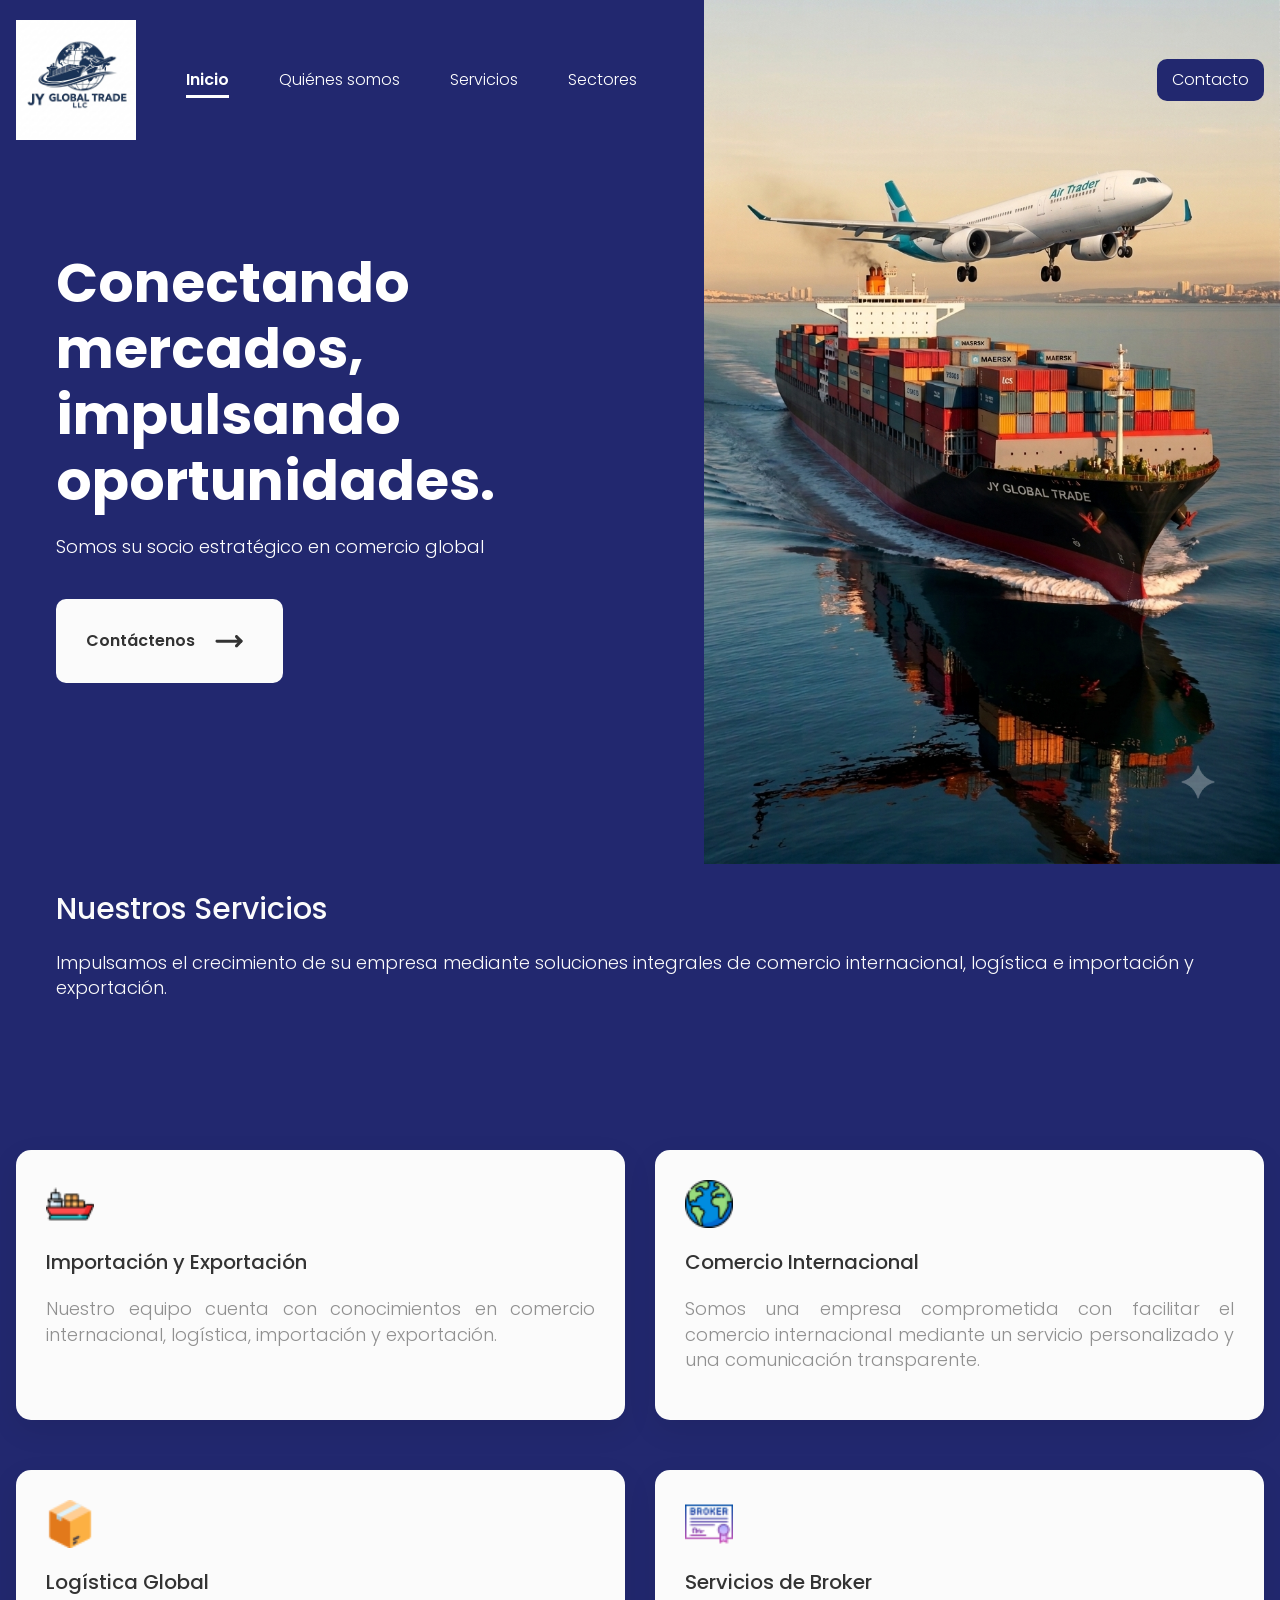
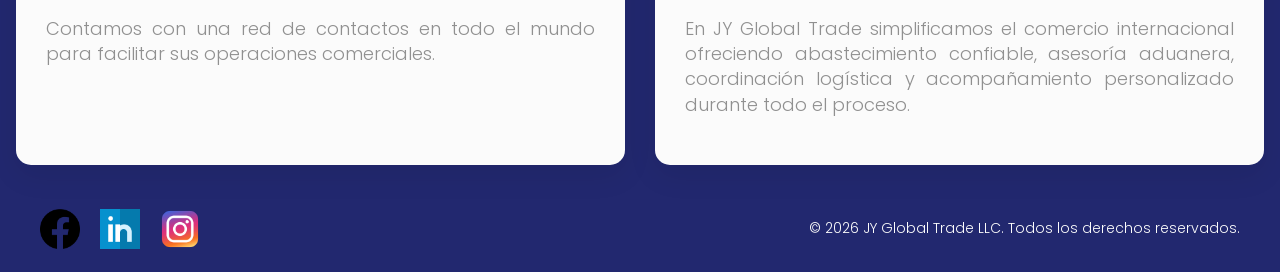
==== index.html @ a048d76d "Initial commit" ====
<!doctype html>
<html lang="es">
  <head>
    <meta charset="utf-8" />
    <meta name="viewport" content="width=device-width, initial-scale=1" />

    <title>
      JY Global Trade LLC | Importación, Exportación y Comercio Internacional
    </title>

    <meta
      name="description"
      content="JY Global Trade LLC ofrece soluciones de importación, exportación, comercio internacional, broker y logística global para empresas que buscan conectar mercados."
    />

    <link rel="stylesheet" href="css/style.css" />

    <!-- Open Graph -->
    <meta
      property="og:title"
      content="JY Global Trade LLC | Comercio Internacional"
    />
    <meta
      property="og:description"
      content="Soluciones de importación, exportación, broker y logística global para conectar empresas con mercados internacionales."
    />
    <meta property="og:type" content="website" />
    <meta property="og:url" content="https://jyglobaltrade.com/" />
    <meta
      property="og:image"
      content="https://jyglobaltrade.com/img/og-image.jpg"
    />
    <meta
      property="og:image:alt"
      content="JY Global Trade LLC - Soluciones de comercio internacional"
    />

    <!-- Favicon -->
    <link rel="icon" href="favicon.ico" sizes="any" />
    <link rel="apple-touch-icon" href="icon.png" />

    <link rel="manifest" href="site.webmanifest" />
    <meta name="theme-color" content="#22286f" />

    <!-- Google Fonts -->
    <link rel="preconnect" href="https://fonts.googleapis.com" />
    <link rel="preconnect" href="https://fonts.gstatic.com" crossorigin />
    <link
      href="https://fonts.googleapis.com/css2?family=Poppins:ital,wght@0,100;0,200;0,300;0,400;0,500;0,600;0,700;0,800;0,900;1,100;1,200;1,300;1,400;1,500;1,600;1,700;1,800;1,900&display=swap"
      rel="stylesheet"
    />
  </head>

  <body class="home">
    <div class="container">
      <header class="main_header">
        <a href="index.html">
          <img
            src="img/global_logodef.png"
            alt="JY Global Trade LLC"
            class="logo"
          />
        </a>

        <button
          class="menu_toggle"
          aria-label="Abrir menú"
          aria-expanded="false"
        >
          <span></span>
          <span></span>
          <span></span>
        </button>

        <nav class="main_menu">
          <ul>
            <li><a href="index.html">Inicio</a></li>
            <li><a href="quienes_somos.html">Quiénes somos</a></li>
            <li><a href="servicios.html">Servicios</a></li>
            <li><a href="sectores.html">Sectores</a></li>
            <li><a href="contacto.html">Contacto</a></li>
          </ul>
        </nav>
      </header>
      <main>
        <section class="hero">
          <h1 class="hero_title">
            Conectando mercados, impulsando oportunidades.
          </h1>
          <p class="hero_subtitle">
            Somos su socio estratégico en comercio global
          </p>
          <a href="contacto.html" class="hero_button"
            >Contáctenos<span><img src="img/Arrow.svg" alt="" /></span
          ></a>
        </section>

        <section class="service">
          <h2 class="service_title">Nuestros Servicios</h2>
          <p class="service_description">
            Impulsamos el crecimiento de su empresa mediante soluciones
            integrales de comercio internacional, logística e importación y
            exportación.
          </p>
        </section>

        <section class="categories">
          <article class="category">
            <img
              class="category_icon"
              src="img/ship_logo.png"
              alt="Importación y Exportación"
            />
            <h3 class="category_title">Importación y Exportación</h3>
            <p class="category_description">
              Nuestro equipo cuenta con conocimientos en comercio internacional,
              logística, importación y exportación.
            </p>
          </article>

          <article class="category">
            <img
              class="category_icon"
              src="img/earth_logo.png"
              alt="Comercio Internacional"
            />
            <h3 class="category_title">Comercio Internacional</h3>
            <p class="category_description">
              Somos una empresa comprometida con facilitar el comercio
              internacional mediante un servicio personalizado y una
              comunicación transparente.
            </p>
          </article>
          <article class="category">
            <img
              class="category_icon"
              src="img/package_logo.png"
              alt="Logística Global"
            />
            <h3 class="category_title">Logística Global</h3>
            <p class="category_description">
              Contamos con una red de contactos en todo el mundo para facilitar
              sus operaciones comerciales.
            </p>
          </article>
          <article class="category">
            <img class="category_icon" src="img/broker_logo.png" alt="Broker" />
            <h3 class="category_title">Servicios de Broker</h3>
            <p class="category_description">
              En JY Global Trade simplificamos el comercio internacional
              ofreciendo abastecimiento confiable, asesoría aduanera,
              coordinación logística y acompañamiento personalizado durante todo
              el proceso.
            </p>
          </article>
        </section>
      </main>
    </div>
    <div class="container_footer">
      <footer>
        <nav class="footer_menu">
          <ul>
            <li>
              <a
                href="https://www.facebook.com/profile.php?id=61594121396330"
                target="_blank"
                rel="noopener noreferrer"
              >
                <img src="img/facebook.png" alt="Facebook" />
              </a>
            </li>
            <li>
              <a href="https://linkedin.com"
                ><img src="img/linkedin_icon.png" alt="LinkedIn"
              /></a>
            </li>
            <li>
              <a
                href="https://www.instagram.com/jyglobaltrade/"
                target="_blank"
                rel="noopener noreferrer"
              >
                <img src="img/instagram_icon.png" alt="Instagram" />
              </a>
            </li>
          </ul>
        </nav>
        <p class="footer_text">
          &copy; 2026 JY Global Trade LLC. Todos los derechos reservados.
        </p>
      </footer>
    </div>

    <script>
      const menuToggle = document.querySelector(".menu_toggle");
      const mainMenu = document.querySelector(".main_menu");

      menuToggle.addEventListener("click", () => {
        const isOpen = mainMenu.classList.toggle("active");

        menuToggle.setAttribute("aria-expanded", isOpen);
        menuToggle.setAttribute(
          "aria-label",
          isOpen ? "Cerrar menú" : "Abrir menú",
        );
      });
    </script>
  </body>
</html>
---- css/style.css ----
html {
  color: #222;
  font-size: 1em;
  line-height: 1.4;
}

audio,
canvas,
iframe,
img,
svg,
video {
  vertical-align: middle;
}

textarea {
  resize: vertical;
}

/* JY Global Trade LLC */

:root {
  --color-blue: #22286f;
  --color-black: #333333;
  --color-grey: #909090;
  --color-white: #fbfbfb;
  --font-primary: "Poppins", sans-serif;
  --color-blue-dark: #00008b;
}

body {
  margin: 0;
  padding: 0;
  background-color: var(--color-blue);
  font-family: var(--font-primary);
}

.home,
.about_us,
.services,
.sectors,
.contact {
  background-size: 45%;
  background-position: top right;
  background-repeat: no-repeat;
}

.home {
  background-image: url("../img/puerto_avion2.png");
}

.container {
  max-width: 1280px;
  margin-left: auto;
  margin-right: auto;
  padding-left: 16px;
  padding-right: 16px;
}

header.main_header {
  padding-top: 20px;
  padding-bottom: 20px;
  display: flex;
  align-items: center;
  gap: 50px;
  margin-bottom: 20px;
}

header.main_header a img {
  width: 120px;
  height: auto;
}

nav.main_menu {
  width: 100%;
}

nav.main_menu ul li:last-child {
  margin-left: auto;
}

nav.main_menu ul li:last-child a {
  display: inline-block;
  border-radius: 10px;
  padding: 10px 15px;
  background-color: var(--color-blue);
  transition: 0.3s;
}

nav.main_menu ul li:last-child a:hover {
  background-color: var(--color-white);
  color: var(--color-blue);
  text-decoration: none;
  transform: translateY(-3px);
  box-shadow: 0 8px 20px rgba(0, 0, 0, 0.2);
}

nav.main_menu ul {
  margin: 0;
  padding: 0;
  display: flex;
  gap: 50px;
  list-style: none;
  align-items: center;
}

nav.main_menu a {
  text-decoration: none;
  color: white;
  font-size: 16px;
  font-weight: 300;
}

nav.main_menu a:hover {
  border-bottom: 3px solid white;
  padding-bottom: 4px;
}

nav.main_menu ul li:last-child a:hover {
  border-bottom: none;
}

/* Página Inicio */
body.home nav.main_menu a[href="index.html"] {
  border-bottom: 3px solid white;
  padding-bottom: 4px;
  font-weight: 600;
}

/* Página Quiénes somos */
body.about_us nav.main_menu a[href="quienes_somos.html"] {
  border-bottom: 3px solid white;
  padding-bottom: 4px;
  font-weight: 600;
}

/* Página Servicios */
body.services nav.main_menu a[href="servicios.html"] {
  border-bottom: 3px solid white;
  padding-bottom: 4px;
  font-weight: 600;
}

/* Página Sectores */
body.sectors nav.main_menu a[href="sectores.html"] {
  border-bottom: 3px solid white;
  padding-bottom: 4px;
  font-weight: 600;
}

.hero {
  width: 100%;
  max-width: 650px;
  color: white;
  padding-top: 70px;
  padding-left: 40px;
  padding-bottom: 100px;
  margin-bottom: 10px;
}

.hero_initial {
  font-size: 18px;
  font-weight: 300;
  margin: 0;
  margin-bottom: 20px;
}

.hero_title {
  font-size: 55px;
  line-height: 1.2em;
  margin: 0;
  margin-bottom: 20px;
}

.hero_subtitle {
  font-size: 18px;
  font-weight: 300;
  margin: 0;
  margin-bottom: 40px;
}

.hero p {
  text-align: justify;
}

.hero_button {
  display: inline-flex;
  align-items: center;
  padding: 18px 30px;
  border-radius: 10px;
  background-color: var(--color-white);
  text-decoration: none;
  color: var(--color-black);
  transition: 0.3s;
  font-weight: 600;
  gap: 10px;
}

.hero_button:hover {
  background-color: var(--color-blue);
  color: var(--color-white);
  text-decoration: none;
  transform: translateY(-3px);
  box-shadow: 0 8px 20px rgba(0, 0, 0, 0.2);
}

.service {
  padding: 70px 0;
  padding-left: 40px;
}

.about_us .service {
  position: relative;
  padding: 20px 0 5px 40px;
  background-color: transparent;
}

.about_us .service::before {
  content: "";
  position: absolute;
  top: 0;
  bottom: 0;
  left: 50%;
  width: 100vw;
  transform: translateX(-50%);
  background-color: var(--color-blue);
  z-index: 0;
}

.about_us .service_title,
.about_us .service_description {
  position: relative;
  z-index: 1;
}

.service_title {
  font-size: 30px;
  color: var(--color-white);
  font-weight: 500;
  margin-bottom: 20px;
}

.service_description {
  font-size: 18px;
  color: var(--color-white);
  font-weight: 300;
  margin-bottom: 40px;
}

.categories {
  margin-top: 40px;
}

section.categories {
  display: grid;
  grid-template-columns: repeat(2, 1fr);
  gap: 30px;
  padding: 0;
}

article.category {
  padding: 30px;
  background-color: var(--color-white);
  margin-bottom: 20px;
  border-radius: 15px;
  box-shadow: 0 10px 30px rgba(0, 0, 0, 0.08);
  transition: 0.3s;
}

article.category:hover {
  transform: translateY(-3px);
  box-shadow: 0 10px 30px rgba(0, 0, 0, 0.2);
}

.category_icon {
  display: block;
  width: 48px;
  height: 48px;
  margin-bottom: 20px;
}

.category_title {
  font-size: 20px;
  color: var(--color-black);
  font-weight: 500;
}

.category_description {
  font-size: 18px;
  color: var(--color-grey);
  font-weight: 300;
  text-align: justify;
}

.container_footer {
  width: 100%;
  background-color: var(--color-blue);
  color: var(--color-white);
  padding: 20px 40px;
  box-sizing: border-box;
}

footer {
  display: flex;
  justify-content: space-between;
  align-items: center;
  max-width: 1280px;
  margin: auto;
}

.footer_menu ul {
  margin: 0;
  padding: 0;
  display: flex;
  gap: 20px;
  list-style: none;
}

.footer_menu a {
  text-decoration: none;
  color: var(--color-white);
  font-size: 14px;
  font-weight: 300;
}
.footer_menu a img {
  width: 40px;
  height: 40px;
}

.footer_text {
  font-size: 14px;
  color: var(--color-white);
  font-weight: 300;
}

.about_us {
  background-image: url("../img/office_global.png");
}

.values {
  display: flex;
  justify-content: center;
  gap: 50px;
  align-items: center;
  list-style: none;
  margin: 20px 0 0;
}

h3.category_title_values {
  text-align: center;
}
.values li {
  background-image: url("../img/icon-list.svg");
  background-repeat: no-repeat;
  background-position: left center;
  flex: 1;
  padding-left: 30px;
}

.services {
  background-image: url("../img/puerto.jpg");
}

.atributes_list {
  margin: 0;
  padding: 0;
  list-style: none;
  display: grid;
  grid-template-columns: repeat(2, 1fr);
  gap: 5px;
  align-items: center;
}

.atributes_list li {
  padding: 0;
  font-weight: 300;
  background-image: url("../img/icon-list.svg");
  background-repeat: no-repeat;
  background-position: left center;
  padding-left: 30px;
}

.process_list {
  margin: 0;
  list-style: none;
  display: grid;
  grid-template-columns: repeat(3, 1fr);
  gap: 20px;
  align-items: center;
}

.process_list li {
  border-radius: 10px;
  padding: 18px 60px 18px 20px;
  background-color: var(--color-blue);
  color: var(--color-white);
  position: relative;
}

.process_list li img {
  position: absolute;
  right: 50px;
  top: 50%;
  transform: translateY(-50%);
  width: 22px;
  height: auto;
  transition: 0.3s ease;
}

.process_list li:hover img {
  transform: translateY(-50%) translateX(10px);
}

.category_button {
  display: block;
  margin: 30px auto 0;
  font-size: 20px;
  border-radius: 12px;
  padding: 22px 50px;
  background-color: var(--color-blue);
  transition: 0.3s;
  color: var(--color-white);
  text-decoration: none;
  box-shadow: 0 5px 15px rgba(0, 0, 0, 0.15);
  text-align: center;
}

.category_button:hover {
  background-color: var(--color-blue-dark);
  color: var(--color-white);
  transform: translateY(-3px);
  box-shadow: 0 8px 20px rgba(0, 0, 0, 0.25);
}

.sectors {
  background-image: url("../img/sector_img.png");
}

.contact {
  background-image: url("../img/camiones_logisticos.png");
}

.contact section.categories {
  align-items: start;
}

.contact_left {
  display: flex;
  flex-direction: column;
  gap: 30px;
}

.contact_left .category_card_base {
  margin-bottom: 0;
}

.category_card_base {
  padding: 30px;
  background-color: var(--color-white);
  margin-bottom: 20px;
  border-radius: 15px;
  box-shadow: 0 10px 30px rgba(0, 0, 0, 0.08);
  transition: 0.3s;
  display: flex;
  flex-direction: column;
  gap: 12px;
}

.contact .category_card_base .category_title {
  margin: 0 0 5px 0;
}

.contact .category_contact .category_description {
  margin: 0;
}

.contact .category .atributes_list {
  margin-top: 5px;
}

.category_contact .category_description {
  display: flex;
  align-items: center;
  gap: 10px;
}

.category_contact .category_icon {
  width: 22px;
  height: auto;
  flex-shrink: 0;
}

.category_form form {
  display: flex;
  flex-direction: column;
  gap: 15px;
  margin-top: 5px;
}

.category_form label {
  font-size: 16px;
  font-weight: 500;
  color: var(--color-black);
}

.category_form input,
.category_form textarea {
  width: 100%;
  padding: 12px 15px;
  border: 1px solid #ddd;
  border-radius: 10px;
  font-size: 16px;
  font-family: var(--font-primary);
  box-sizing: border-box;
  transition: 0.3s;
}

.category_form input:focus,
.category_form textarea:focus {
  border-color: var(--color-blue);
  outline: none;
  box-shadow: 0 0 5px rgba(34, 40, 111, 0.3);
}

.category_form button {
  padding: 15px 20px;
  background-color: var(--color-blue);
  color: var(--color-white);
  border: none;
  border-radius: 10px;
  font-size: 18px;
  font-weight: 600;
  cursor: pointer;
  transition: 0.3s;
}

.category_form button:hover {
  background-color: var(--color-blue-dark);
  transform: translateY(-3px);
  box-shadow: 0 8px 20px rgba(0, 0, 0, 0.2);
}

.category_form {
  grid-column: 2;
  grid-row: 1;
}

.category_contact_cta {
  padding: 40px;
  background-color: var(--color-white);
  margin-top: 20px;
  margin-bottom: 40px;
  border-radius: 15px;
  box-shadow: 0 10px 30px rgba(0, 0, 0, 0.08);
  text-align: center;
  transition: 0.3s;
}

.contact .category_card_base:hover {
  transform: translateY(-3px);
  box-shadow: 0 10px 30px rgba(0, 0, 0, 0.2);
}

.contact .category_contact_cta:hover {
  transform: translateY(-3px);
  box-shadow: 0 10px 30px rgba(0, 0, 0, 0.2);
}

/* Mensaje de confirmación del formulario */
[data-fs-success] {
  margin-top: 20px;
  padding: 18px 20px;
  background-color: var(--color-blue) !important;
  border: none !important;
  border-radius: 8px;
  color: var(--color-white) !important;
  text-align: center;
  line-height: 1.6;
}

[data-fs-success] strong {
  display: block;
  margin-bottom: 6px;
  font-size: 1rem;
  font-weight: 600;
}

[data-fs-success] span {
  display: block;
  font-size: 0.9rem;
  font-weight: 400;
}

html,
body {
  overflow-x: hidden;
}

.menu_toggle {
  display: none;
}

@media (max-width: 768px) {
  /* móvil */

  /* menu responsive*/

  .main_header {
    position: relative;
    display: flex;
    justify-content: space-between;
    align-items: center;
  }

  .menu_toggle {
    display: flex;
    flex-direction: column;
    justify-content: center;
    align-items: center;
    gap: 5px;
    width: 42px;
    height: 42px;
    padding: 8px;
    border: none;
    background: transparent;
    cursor: pointer;
    z-index: 1001;
  }

  .menu_toggle span {
    display: block;
    width: 26px;
    height: 3px;
    background-color: var(--color-white);
    border-radius: 2px;
  }

  .main_menu {
    display: none;
    position: absolute;
    top: 100%;
    left: 0;
    width: 100%;
    background-color: var(--color-blue);
    z-index: 1000;
  }

  .main_menu.active {
    display: block;
  }

  .main_menu ul {
    display: flex;
    flex-direction: column;
    justify-content: flex-start !important;
    gap: 0 !important;
    height: auto !important;
    min-height: 0 !important;
    margin: 0;
    padding: 8px 0 14px;
  }

  .main_menu ul li {
    width: 100%;
    margin: 0;
    padding: 0;
  }

  .main_menu ul li a {
    display: block;
    width: 100%;
    box-sizing: border-box;
    padding: 12px 20px;
    margin: 0;
    color: var(--color-white);
    text-decoration: none;
  }

  .footer_text {
    margin-left: 20px;
  }

  /* pagina inicio*/

  .home {
    background-size: auto 470px;
    background-position: top center;
  }

  .home .hero {
    position: relative;
    z-index: 1;
    width: 100%;
    max-width: 100%;
    box-sizing: border-box;
    padding: 30px 20px 50px;
    margin-bottom: 0;
  }

  .home .hero::before {
    content: "";
    position: absolute;
    inset: 0;
    background: rgba(34, 40, 111, 0.05);
    z-index: -1;
  }

  .home .hero_title {
    font-size: 38px;
    line-height: 1.15;
  }

  .home .hero_subtitle {
    font-size: 16px;
  }

  .home .service {
    padding: 20px 0 5px;
  }

  .home .service_title,
  .home .service_description {
    margin-left: 20px;
    margin-right: 20px;
  }

  .home section.categories {
    grid-template-columns: 1fr;
  }

  /* pagina de quienes somos*/

  .about_us .service {
    padding: 20px 0 5px;
  }

  .about_us .service_title,
  .about_us .service_description {
    margin-left: 20px;
    margin-right: 20px;
  }

  .about_us section.categories {
    grid-template-columns: 1fr;
  }

  .about_us {
    background-size: 100% auto;
    background-position: top center;
  }

  .about_us .hero {
    position: relative;
    z-index: 1;
    width: 100%;
    max-width: 100%;
    box-sizing: border-box;
    padding: 30px 20px 140px;
    margin-bottom: 0;
  }
  .about_us .hero::before {
    content: "";
    position: absolute;
    inset: 0;
    background: rgba(34, 40, 111, 0.55);
    z-index: -1;
  }

  .about_us .hero_title {
    font-size: 38px;
    line-height: 1.15;
  }

  .about_us .hero_subtitle {
    font-size: 16px;
    margin-bottom: 0;
  }

  .about_us .values {
    display: grid;
    grid-template-columns: repeat(2, 1fr);
    gap: 15px 20px;
    padding: 0;
  }

  .about_us .values li {
    text-align: center;
  }

  .about_us .values li:last-child {
    grid-column: 1 / -1;
  }

  /* pagina de servicios*/

  .services {
    background-size: auto 430px;
    background-position: top center;
  }

  .services .hero {
    position: relative;
    z-index: 1;
    width: 100%;
    max-width: 100%;
    box-sizing: border-box;
    padding: 30px 20px 70px;
    margin-bottom: 0;
  }

  .services .hero::before {
    content: "";
    position: absolute;
    inset: 0;
    background: rgba(34, 40, 111, 0.55);
    z-index: -1;
  }

  .services .hero_title {
    font-size: 38px;
    line-height: 1.15;
  }

  .services .hero_subtitle {
    font-size: 16px;
    margin-bottom: 0;
  }

  .services section.categories {
    grid-template-columns: 1fr;
  }
  .services .process_list {
    display: flex;
    flex-direction: column;
    gap: 15px;
    padding: 0;
  }

  .services .process_list li {
    display: flex;
    flex-direction: column;
    align-items: center;
    text-align: center;
    gap: 8px;
  }

  .services .process_list li img {
    right: 20px;
    transform: rotate(90deg);
    width: 24px;
    height: 24px;
  }
  .services main > article.category:last-child .category_description {
    text-align: left;
  }

  /*pagina de sectores*/
  .sectors {
    background-size: auto 430px;
    background-position: top center;
  }

  .sectors .hero {
    position: relative;
    z-index: 1;
    width: 100%;
    max-width: 100%;
    box-sizing: border-box;
    padding: 30px 20px 70px;
    margin-bottom: 0;
  }

  .sectors .hero::before {
    content: "";
    position: absolute;
    inset: 0;
    background: rgba(34, 40, 111, 0.55);
    z-index: -1;
  }

  .sectors .hero_title {
    font-size: 38px;
    line-height: 1.15;
  }

  .sectors .hero_subtitle {
    font-size: 16px;
    margin-bottom: 0;
  }

  .sectors .service {
    padding: 20px 0 5px;
  }

  .sectors .service_title,
  .sectors .service_description {
    margin-left: 20px;
    margin-right: 20px;
  }

  .sectors section.categories {
    grid-template-columns: 1fr;
  }
  .sectors main > article.category:last-child .category_description {
    text-align: left;
  }

  /* pagina de contacto */
  .contact {
    background-size: auto 430px;
    background-position: top center;
  }

  .contact .hero {
    position: relative;
    z-index: 1;
    width: 100%;
    max-width: 100%;
    box-sizing: border-box;
    padding: 30px 20px 70px;
    margin-bottom: 0;
  }

  .contact .hero::before {
    content: "";
    position: absolute;
    inset: 0;
    background: rgba(34, 40, 111, 0.55);
    z-index: -1;
  }

  .contact .hero_title {
    font-size: 38px;
    line-height: 1.15;
  }

  .contact .hero_subtitle {
    font-size: 16px;
    margin-bottom: 0;
  }

  .contact .service {
    padding: 20px 0 5px;
  }

  .contact .service_title,
  .contact .service_description {
    margin-left: 20px;
    margin-right: 20px;
  }

  .contact section.categories {
    grid-template-columns: minmax(0, 1fr);
  }

  .contact .category_form {
    grid-column: auto;
    grid-row: auto;
  }
  .contact .category_contact_cta .category_description {
    text-align: left;
  }
}
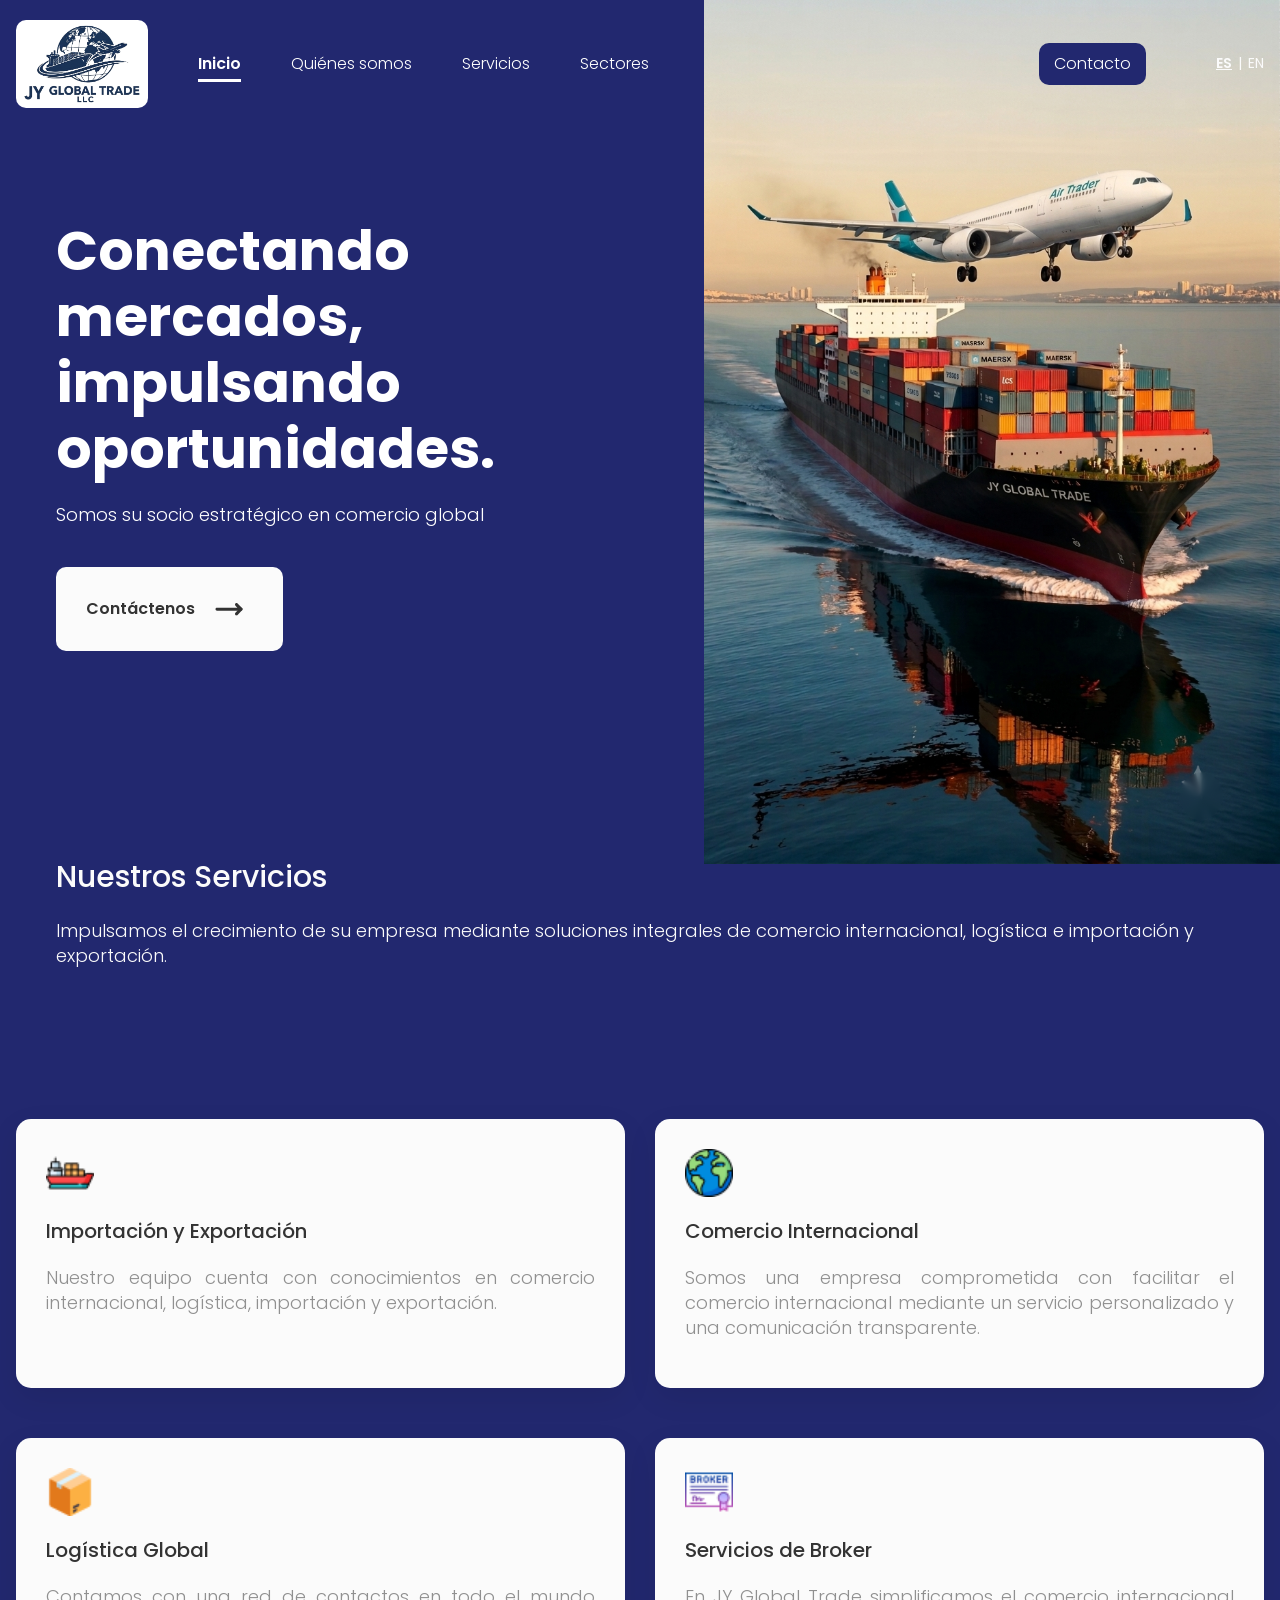
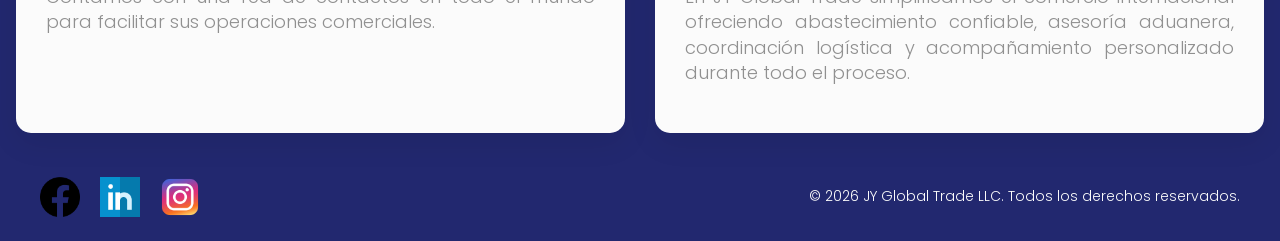
==== commit ec0529df: "Add English version and update bilingual website Add five English pages, language switcher, responsi" ====
--- a/index.html
+++ b/index.html
@@ -12,6 +12,9 @@
       name="description"
       content="JY Global Trade LLC ofrece soluciones de importación, exportación, comercio internacional, broker y logística global para empresas que buscan conectar mercados."
     />
+
+    <!-- Canonical -->
+    <link rel="canonical" href="https://jyglobaltrade.com/" />
 
     <link rel="stylesheet" href="css/style.css" />
 
@@ -81,6 +84,12 @@
             <li><a href="contacto.html">Contacto</a></li>
           </ul>
         </nav>
+
+        <div class="language_switcher">
+          <a href="index.html" class="active_language">ES</a>
+          <span>|</span>
+          <a href="en/index.html">EN</a>
+        </div>
       </header>
       <main>
         <section class="hero">
--- a/css/style.css
+++ b/css/style.css
@@ -66,6 +66,15 @@
   margin-bottom: 20px;
 }
 
+header.main_header > a {
+  display: inline-flex;
+  align-items: center;
+  justify-content: center;
+  padding: 3px 6px;
+  background-color: #fff;
+  border-radius: 10px;
+}
+
 header.main_header a img {
   width: 120px;
   height: auto;
@@ -120,6 +129,33 @@
   border-bottom: none;
 }
 
+.language_switcher {
+  display: flex;
+  align-items: center;
+  gap: 6px;
+  margin-left: 20px;
+  font-size: 14px;
+}
+
+.language_switcher a {
+  color: var(--color-white);
+  text-decoration: none;
+  font-weight: 400;
+}
+
+.language_switcher span {
+  color: var(--color-white);
+}
+
+.language_switcher a:hover {
+  text-decoration: underline;
+}
+
+.language_switcher .active_language {
+  font-weight: 600;
+  text-decoration: underline;
+}
+
 /* Página Inicio */
 body.home nav.main_menu a[href="index.html"] {
   border-bottom: 3px solid white;
@@ -127,22 +163,25 @@
   font-weight: 600;
 }
 
-/* Página Quiénes somos */
-body.about_us nav.main_menu a[href="quienes_somos.html"] {
+/* Página Quiénes somos / About Us */
+body.about_us nav.main_menu a[href="quienes_somos.html"],
+body.about_us nav.main_menu a[href="about_us.html"] {
   border-bottom: 3px solid white;
   padding-bottom: 4px;
   font-weight: 600;
 }
 
-/* Página Servicios */
-body.services nav.main_menu a[href="servicios.html"] {
+/* Página Servicios / Services */
+body.services nav.main_menu a[href="servicios.html"],
+body.services nav.main_menu a[href="services.html"] {
   border-bottom: 3px solid white;
   padding-bottom: 4px;
   font-weight: 600;
 }
 
-/* Página Sectores */
-body.sectors nav.main_menu a[href="sectores.html"] {
+/* Página Sectores / Sectors */
+body.sectors nav.main_menu a[href="sectores.html"],
+body.sectors nav.main_menu a[href="sectors.html"] {
   border-bottom: 3px solid white;
   padding-bottom: 4px;
   font-weight: 600;
@@ -204,6 +243,11 @@
   box-shadow: 0 8px 20px rgba(0, 0, 0, 0.2);
 }
 
+.sectors .hero,
+.contact .hero {
+  padding-bottom: 140px;
+}
+
 .service {
   padding: 70px 0;
   padding-left: 40px;
@@ -600,6 +644,19 @@
   display: none;
 }
 
+/* Selector de idiomas - Contact en ambos idiomas */
+.contact .language_switcher a,
+.contact .language_switcher span {
+  color: #22286f;
+}
+
+/* Espacio inferior de Contacto en escritorio */
+@media (min-width: 769px) {
+  .contact .service {
+    padding-bottom: 20px;
+  }
+}
+
 @media (max-width: 768px) {
   /* móvil */
 
@@ -610,6 +667,11 @@
     display: flex;
     justify-content: space-between;
     align-items: center;
+  }
+
+  header.main_header a img {
+    width: 150px;
+    height: auto;
   }
 
   .menu_toggle {
@@ -666,6 +728,17 @@
     padding: 0;
   }
 
+  nav.main_menu ul li:last-child {
+    margin-left: 0;
+  }
+
+  nav.main_menu ul li:last-child a {
+    display: block;
+    width: 100%;
+    box-sizing: border-box;
+    padding: 12px 20px;
+  }
+
   .main_menu ul li a {
     display: block;
     width: 100%;
@@ -697,6 +770,10 @@
     margin-bottom: 0;
   }
 
+  html[lang="en"] .home .hero_button {
+    margin-top: 20px;
+  }
+
   .home .hero::before {
     content: "";
     position: absolute;
@@ -755,7 +832,7 @@
     width: 100%;
     max-width: 100%;
     box-sizing: border-box;
-    padding: 30px 20px 140px;
+    padding: 30px 20px 70px;
     margin-bottom: 0;
   }
   .about_us .hero::before {
@@ -827,7 +904,7 @@
   }
 
   .services section.categories {
-    grid-template-columns: 1fr;
+    grid-template-columns: minmax(0, 1fr);
   }
   .services .process_list {
     display: flex;
@@ -960,4 +1037,33 @@
   .contact .category_contact_cta .category_description {
     text-align: left;
   }
-}
+
+  .language_switcher {
+    position: absolute;
+    top: 25px;
+    right: 65px;
+    margin-left: 0;
+    z-index: 1002;
+  }
+
+  /* Subtítulo de Contacto en móviles */
+  .contact .hero_subtitle {
+    text-align: left;
+  }
+}
+
+/* Ajustes exclusivos para Sectors en inglés - escritorio */
+@media (min-width: 769px) {
+  .sectors_en .hero {
+    padding-bottom: 220px;
+  }
+
+  .sectors_en .service {
+    padding-top: 35px;
+    padding-bottom: 35px;
+  }
+
+  .sectors_en section.categories {
+    margin-top: 10px;
+  }
+}
